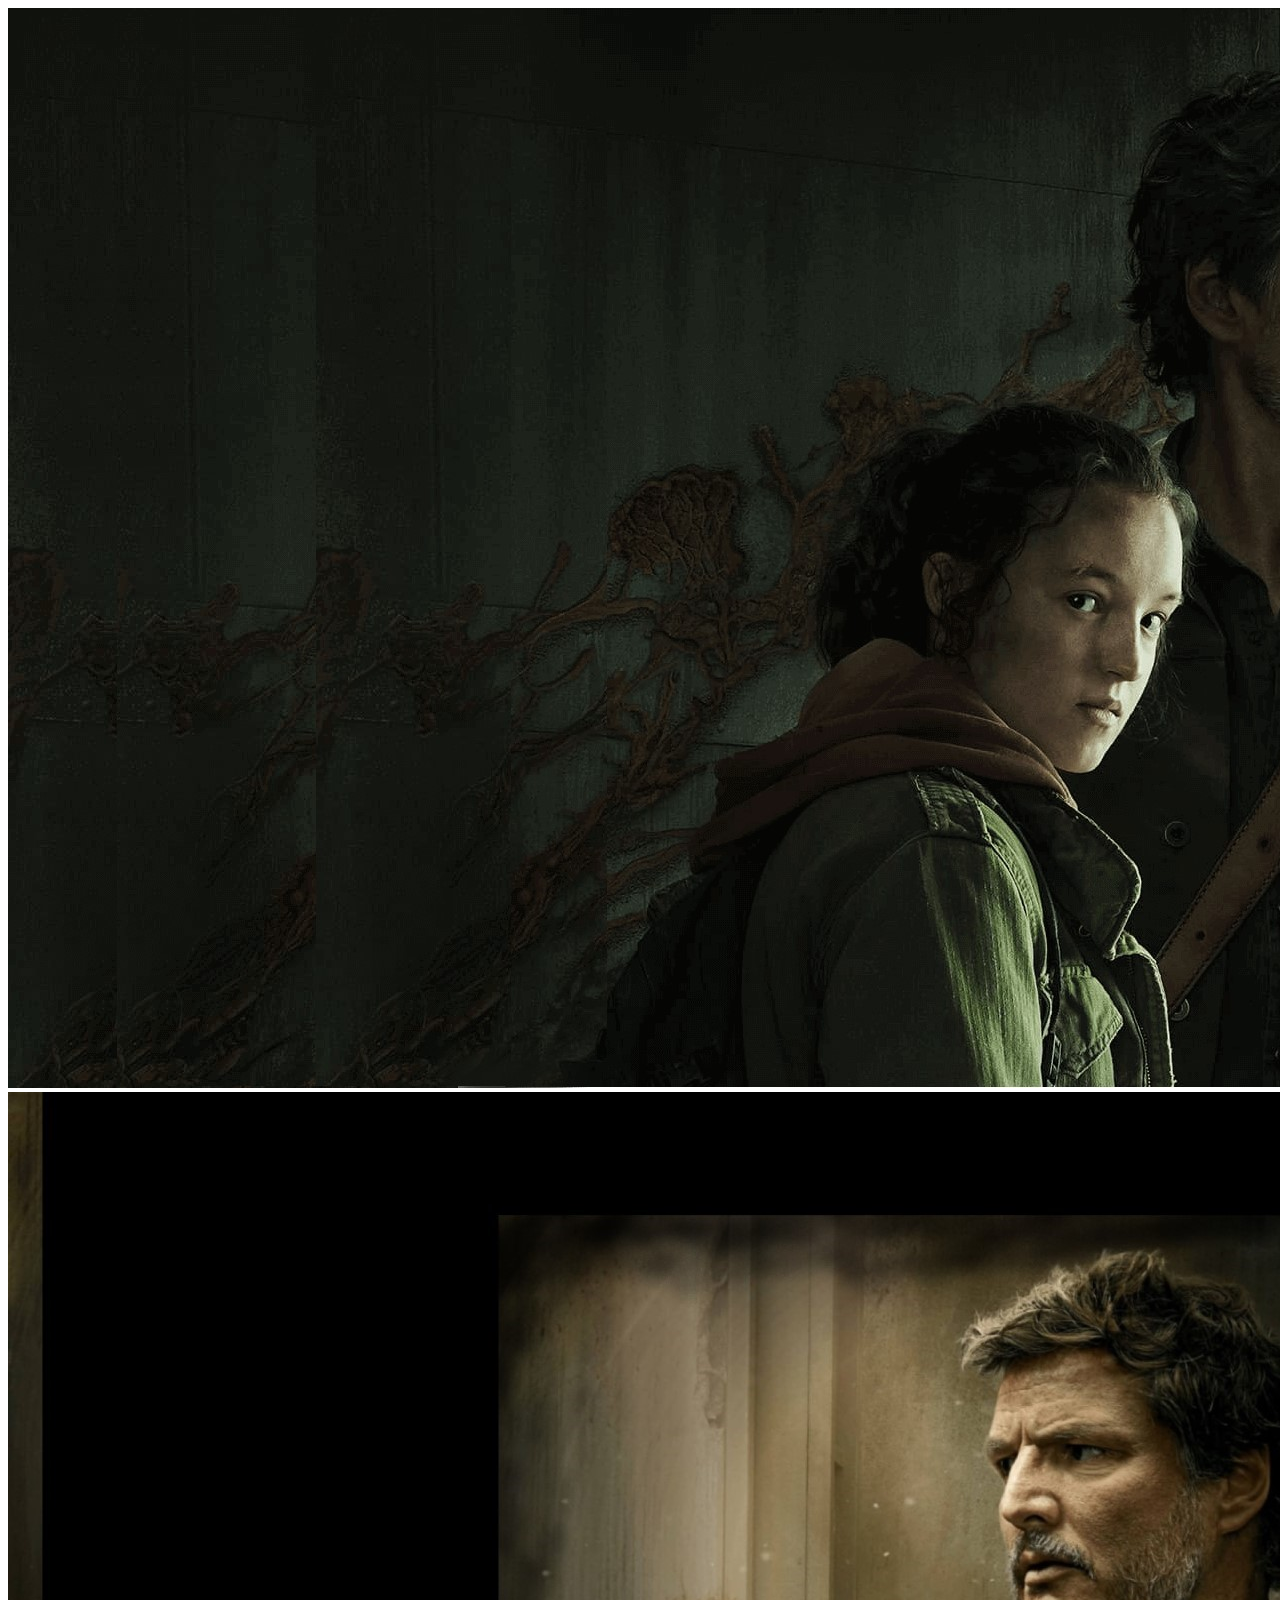
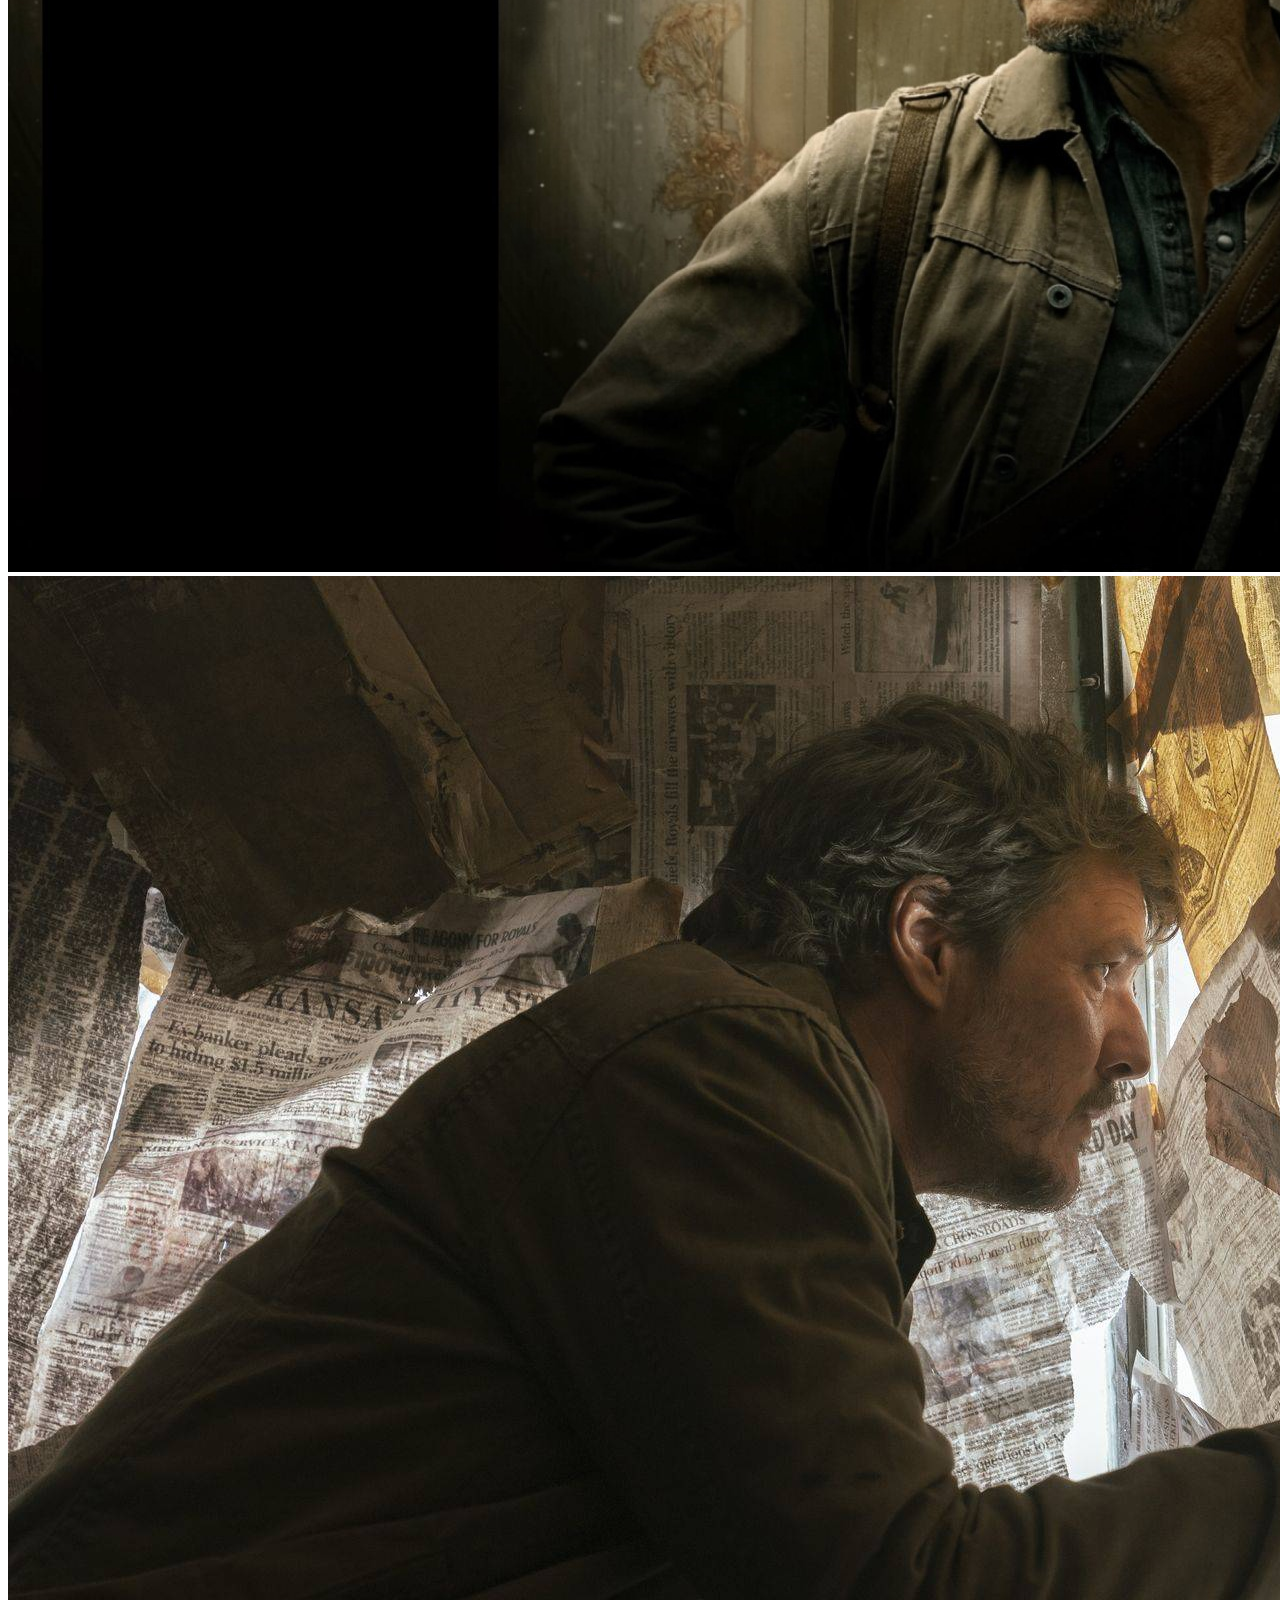
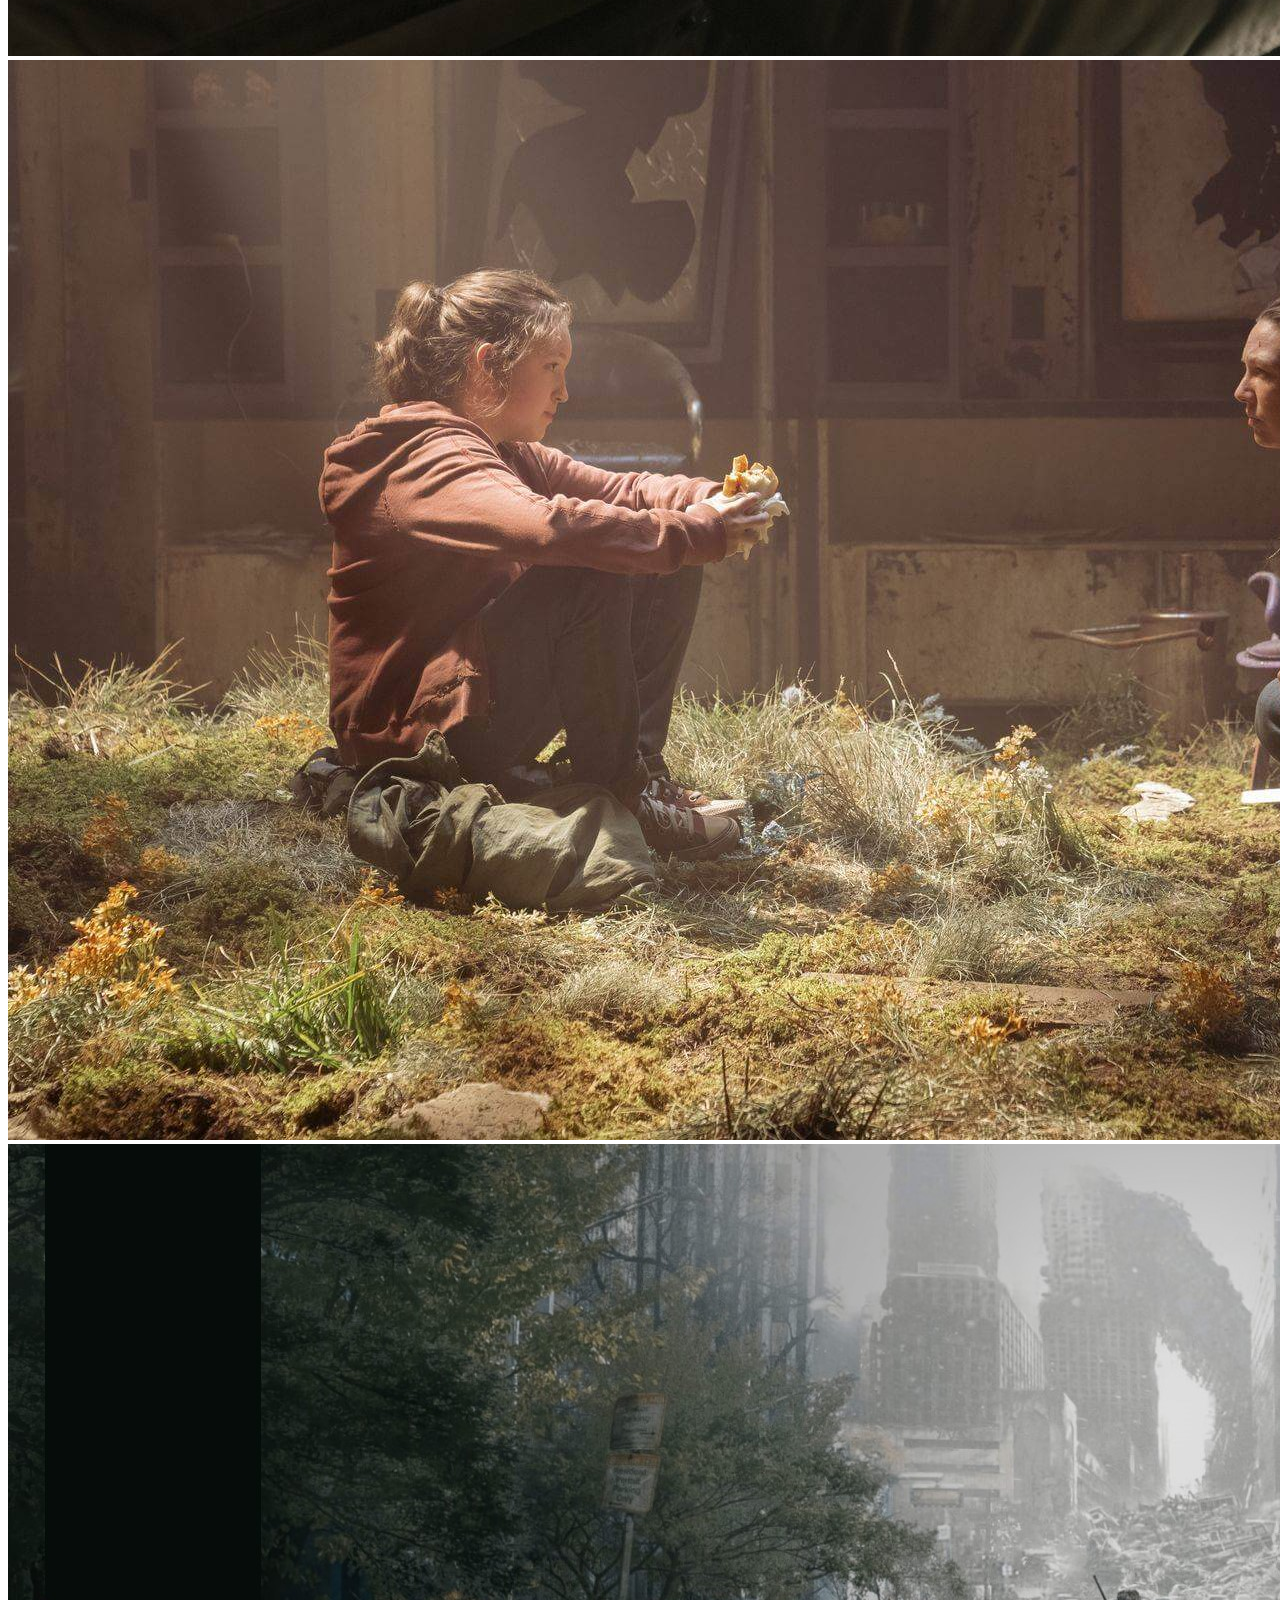
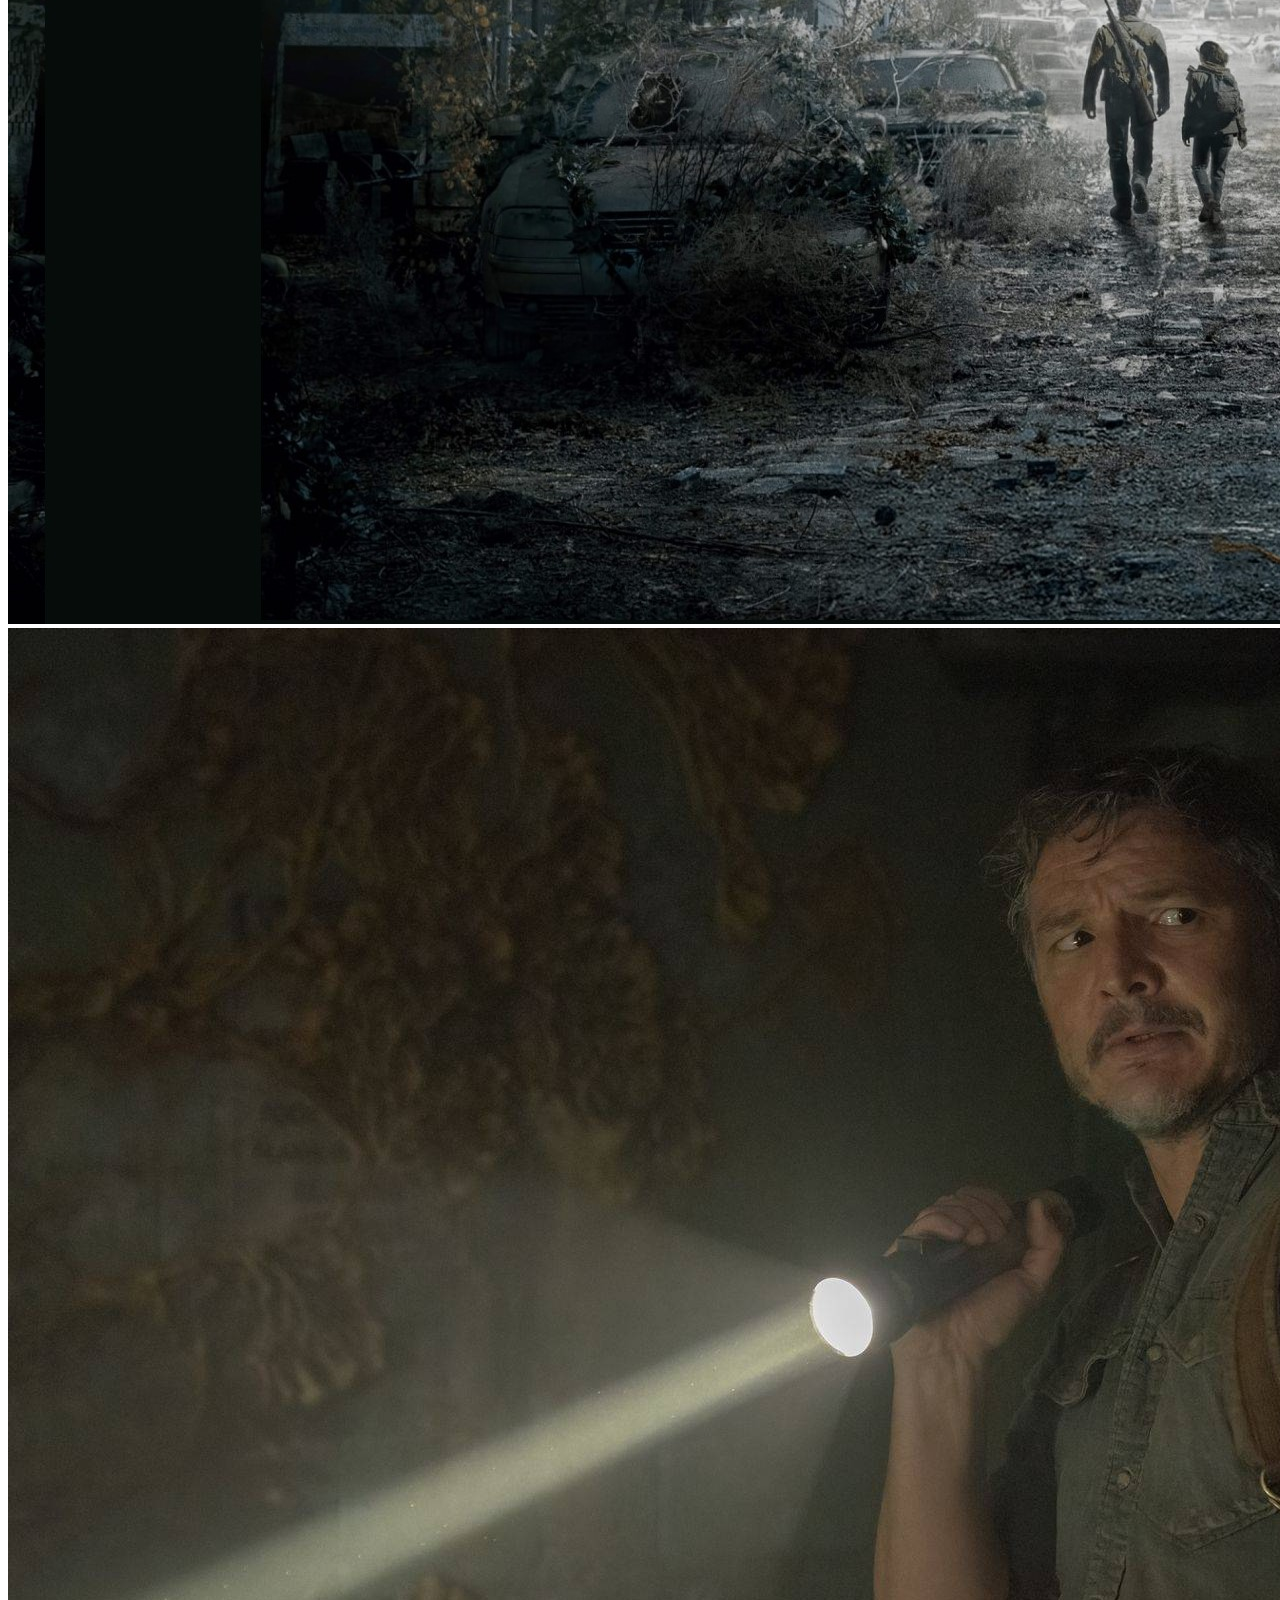
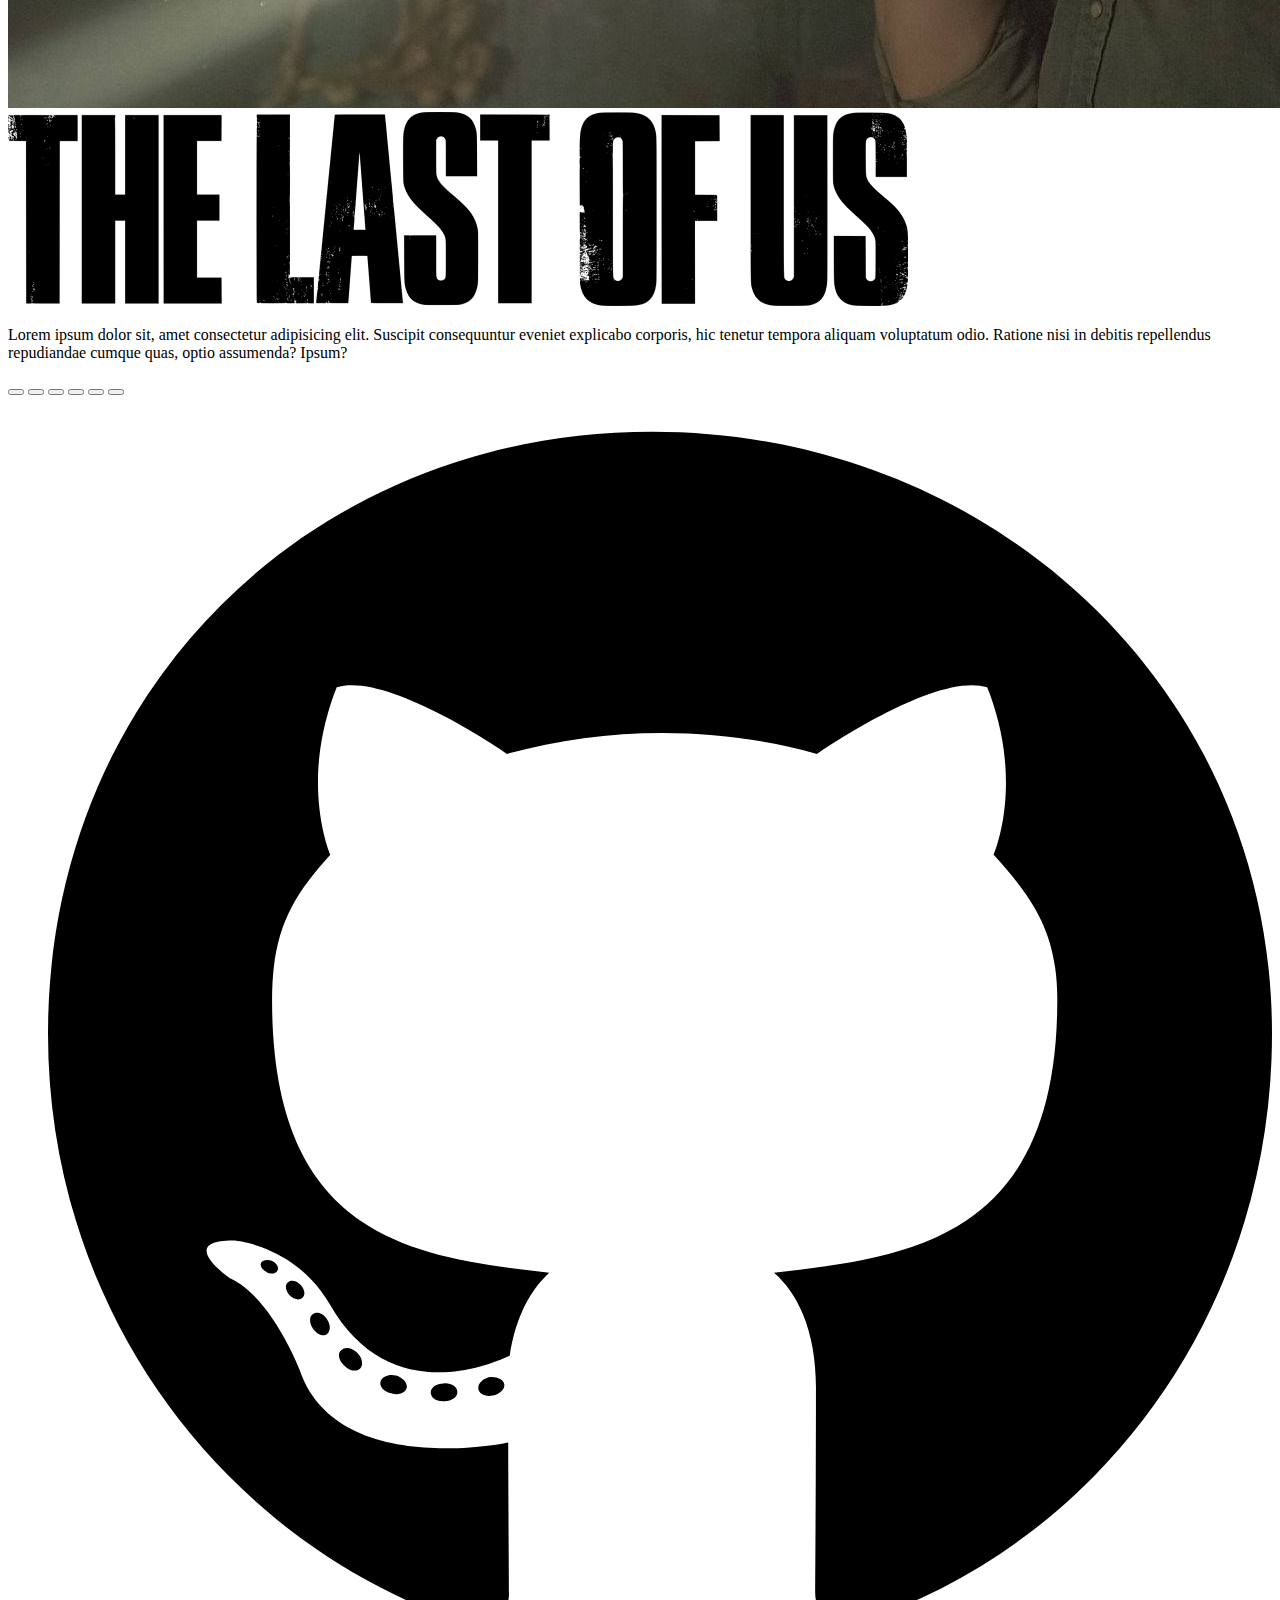
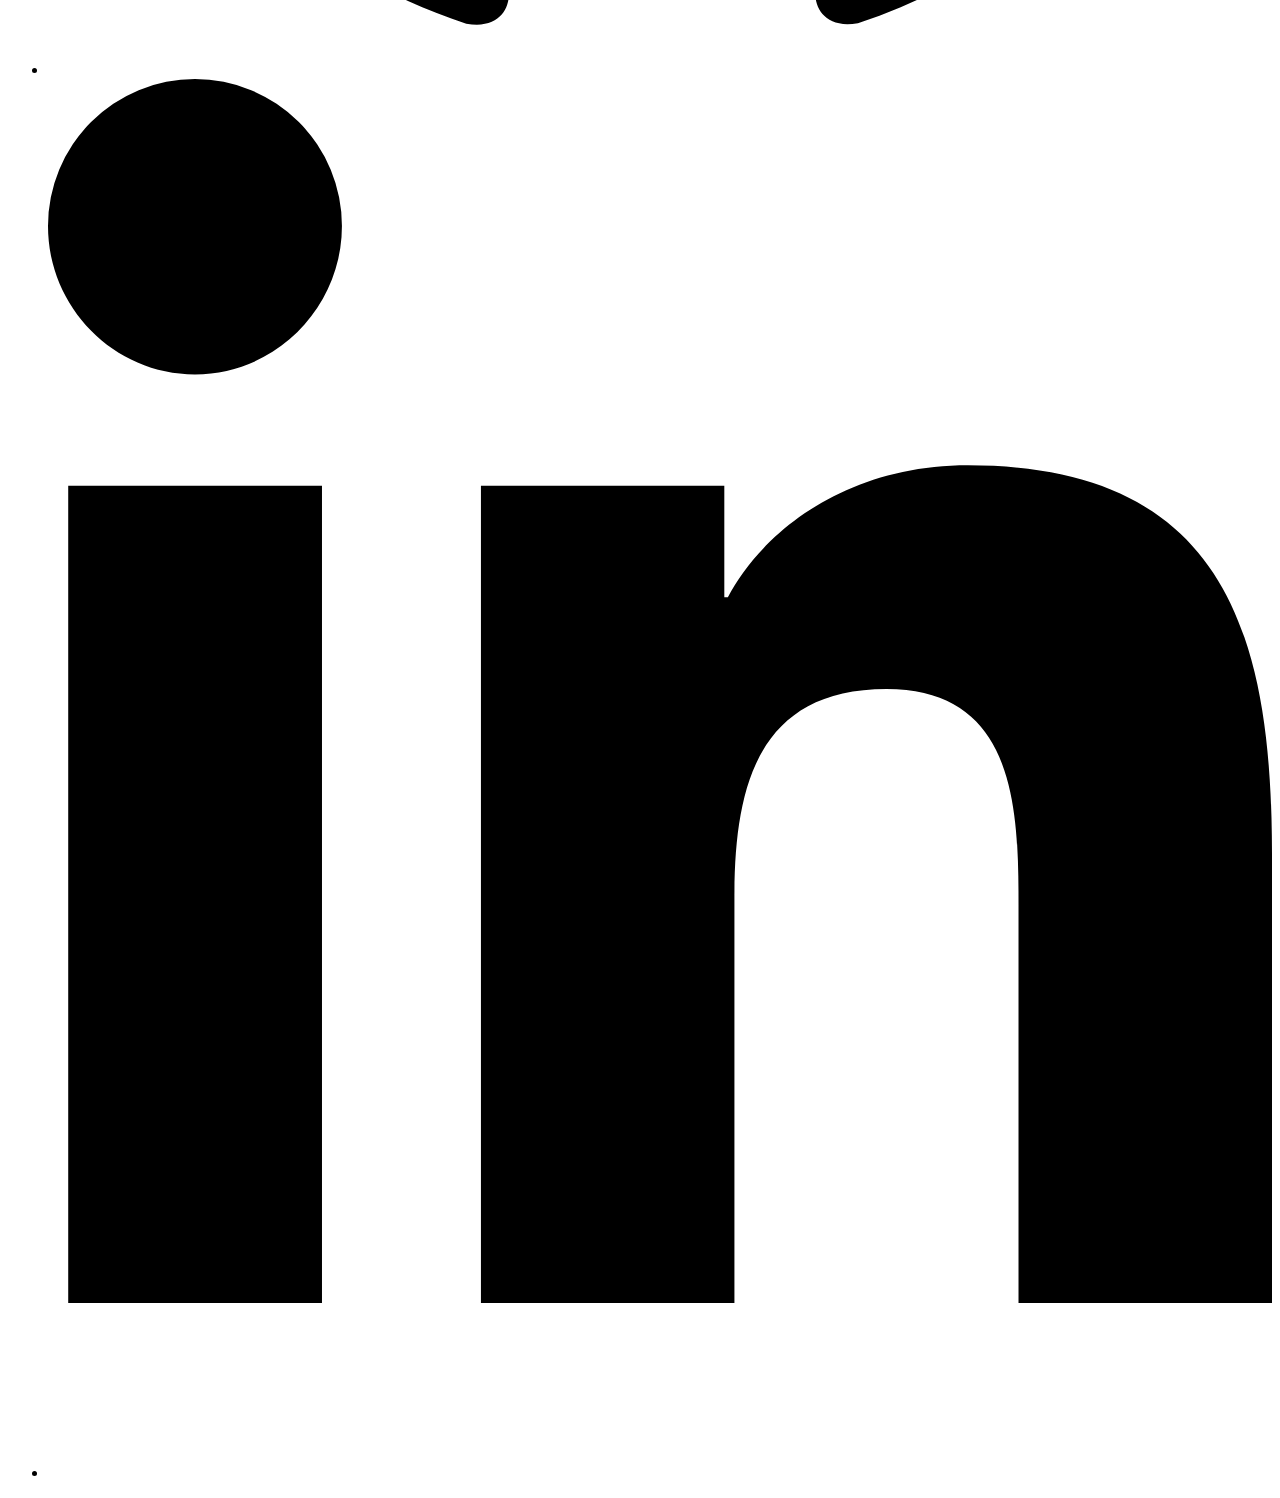
==== The Last Of Us/index.html @ 86d7c560 "primeiro commit" ====
<!DOCTYPE html>
<html lang="pt-BR">
<head>
    <meta charset="UTF-8">
    <meta http-equiv="X-UA-Compatible" content="IE=edge">
    <meta name="viewport" content="width=device-width, initial-scale=1.0">
    <title>The Last Of Us</title>

    <link rel="stylesheet" href="src/css/estilo.css">
</head>
<body>
    <main>
        <div class="carrossel">
            <img class="imagem" src="src/img/tlou-1.jpg" alt="Joel junto com a Ellie">
            <img class="imagem" src="src/img/tlou-2.jpg" alt="Personagens do The Last Of Us">
            <img class="imagem" src="src/img/tlou-3.jpg" alt="Joel espiando pelo vidro cheio de jornal tampando">
            <img class="imagem" src="src/img/tlou-4.jpg" alt="Tess e Ellie, que esta com um sanduiche na mão, agachadas">
            <img class="imagem" src="src/img/tlou-5.jpg" alt="Joel e Ellie de costas no meio de uma rua cheia de carros">
            <img class="imagem" src="src/img/tlou-6.jpg" alt="Joel segurando lanterna com a mão direita">
        </div>

    
        <div class="conteudo">
            <div class="informacoes">
                <img src="src/img/logo.png" alt="titulo - the last of us">
                <p>Lorem ipsum dolor sit, amet consectetur adipisicing elit. Suscipit consequuntur eveniet explicabo corporis, hic tenetur tempora aliquam voluptatum odio. Ratione nisi in debitis repellendus repudiandae cumque quas, optio assumenda? Ipsum?</p>
            </div>
    
            <div class="botoes">
                <button class="botao-carrossel"></button>
                <button class="botao-carrossel"></button>
                <button class="botao-carrossel"></button>
                <button class="botao-carrossel"></button>
                <button class="botao-carrossel"></button>
                <button class="botao-carrossel"></button>
            </div>
        </div>

        <aside>
            <ul>
                <li>
                    <a href="#" target="_blank">
                        <img src="src/img/github.svg" alt="icone GitHub">
                    </a>
                </li>

                <li>
                    <a href="#" target="_blank">
                        <img src="src/img/linkedin-in.svg" alt="icone Linkedin">
                    </a>
                </li>
            </ul>
        </aside>

    </main>

    <script src="src/js/index.js"></script>
</body>
</html>
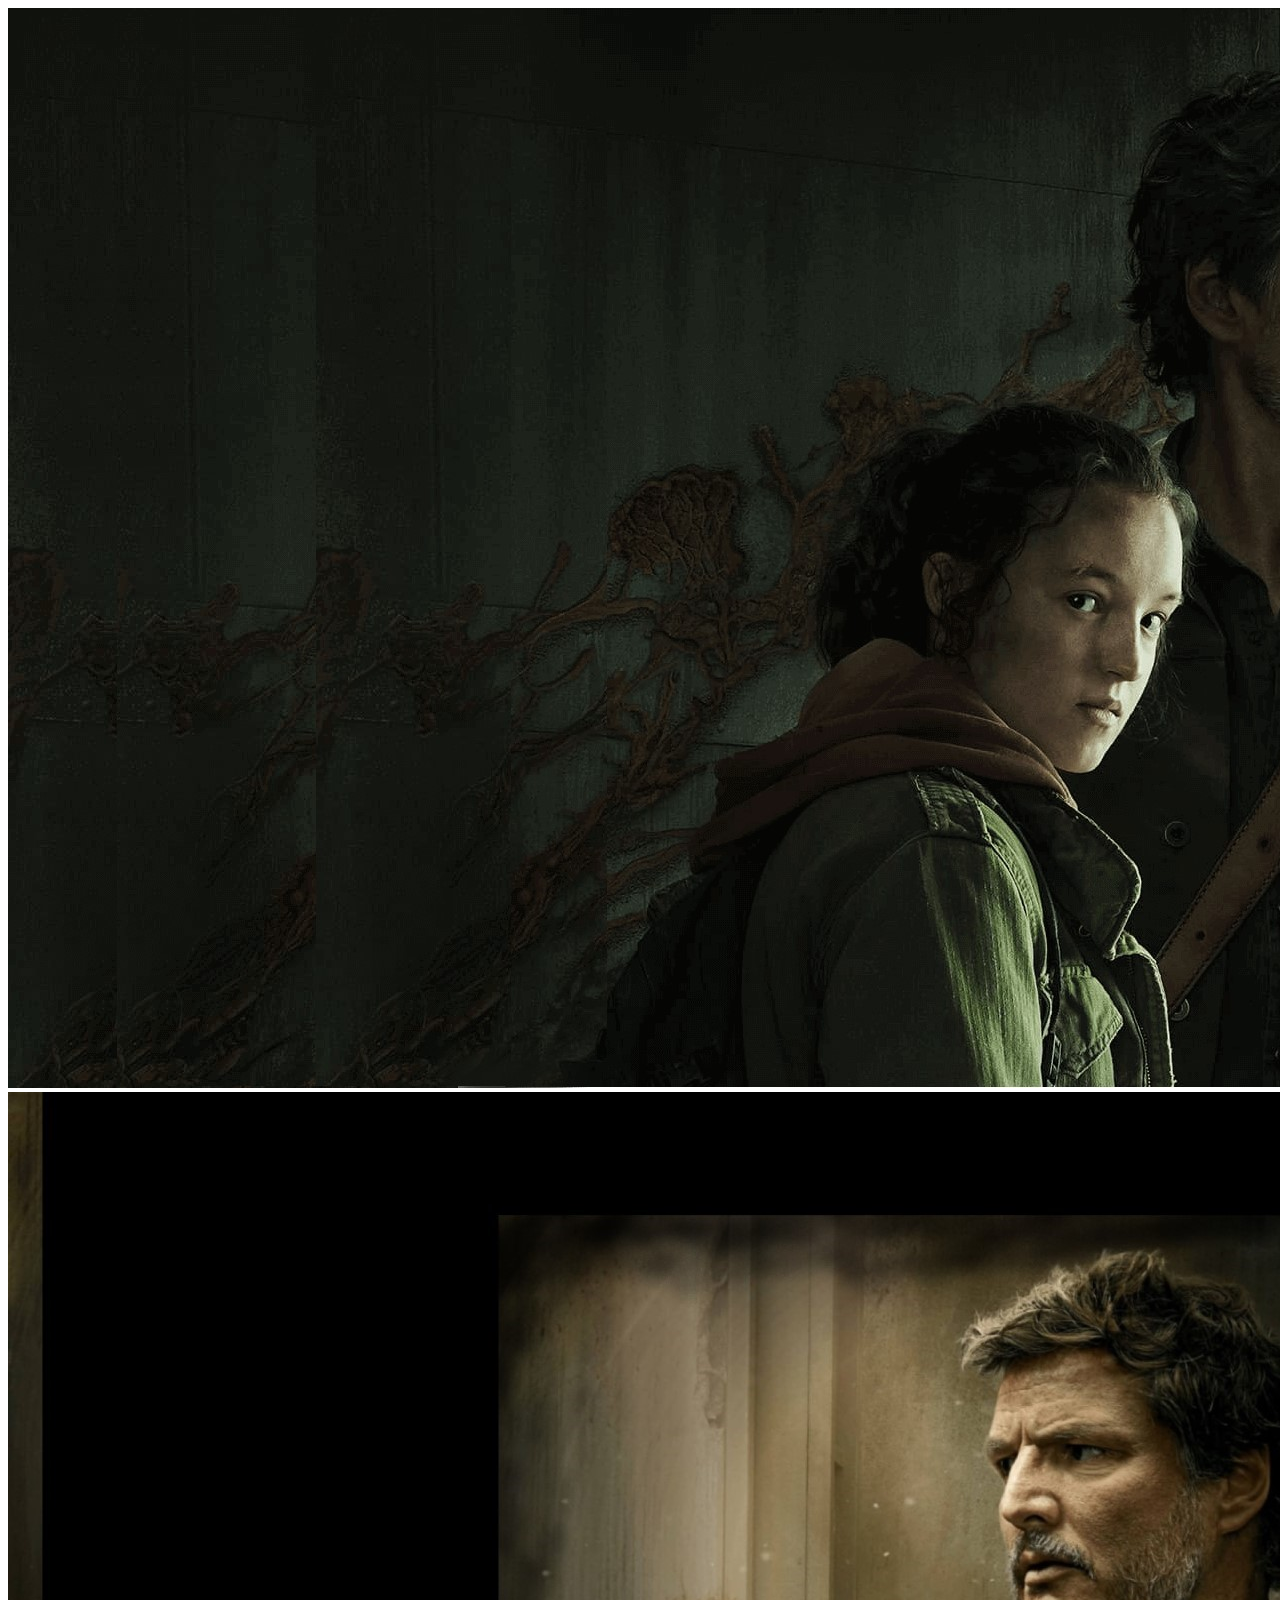
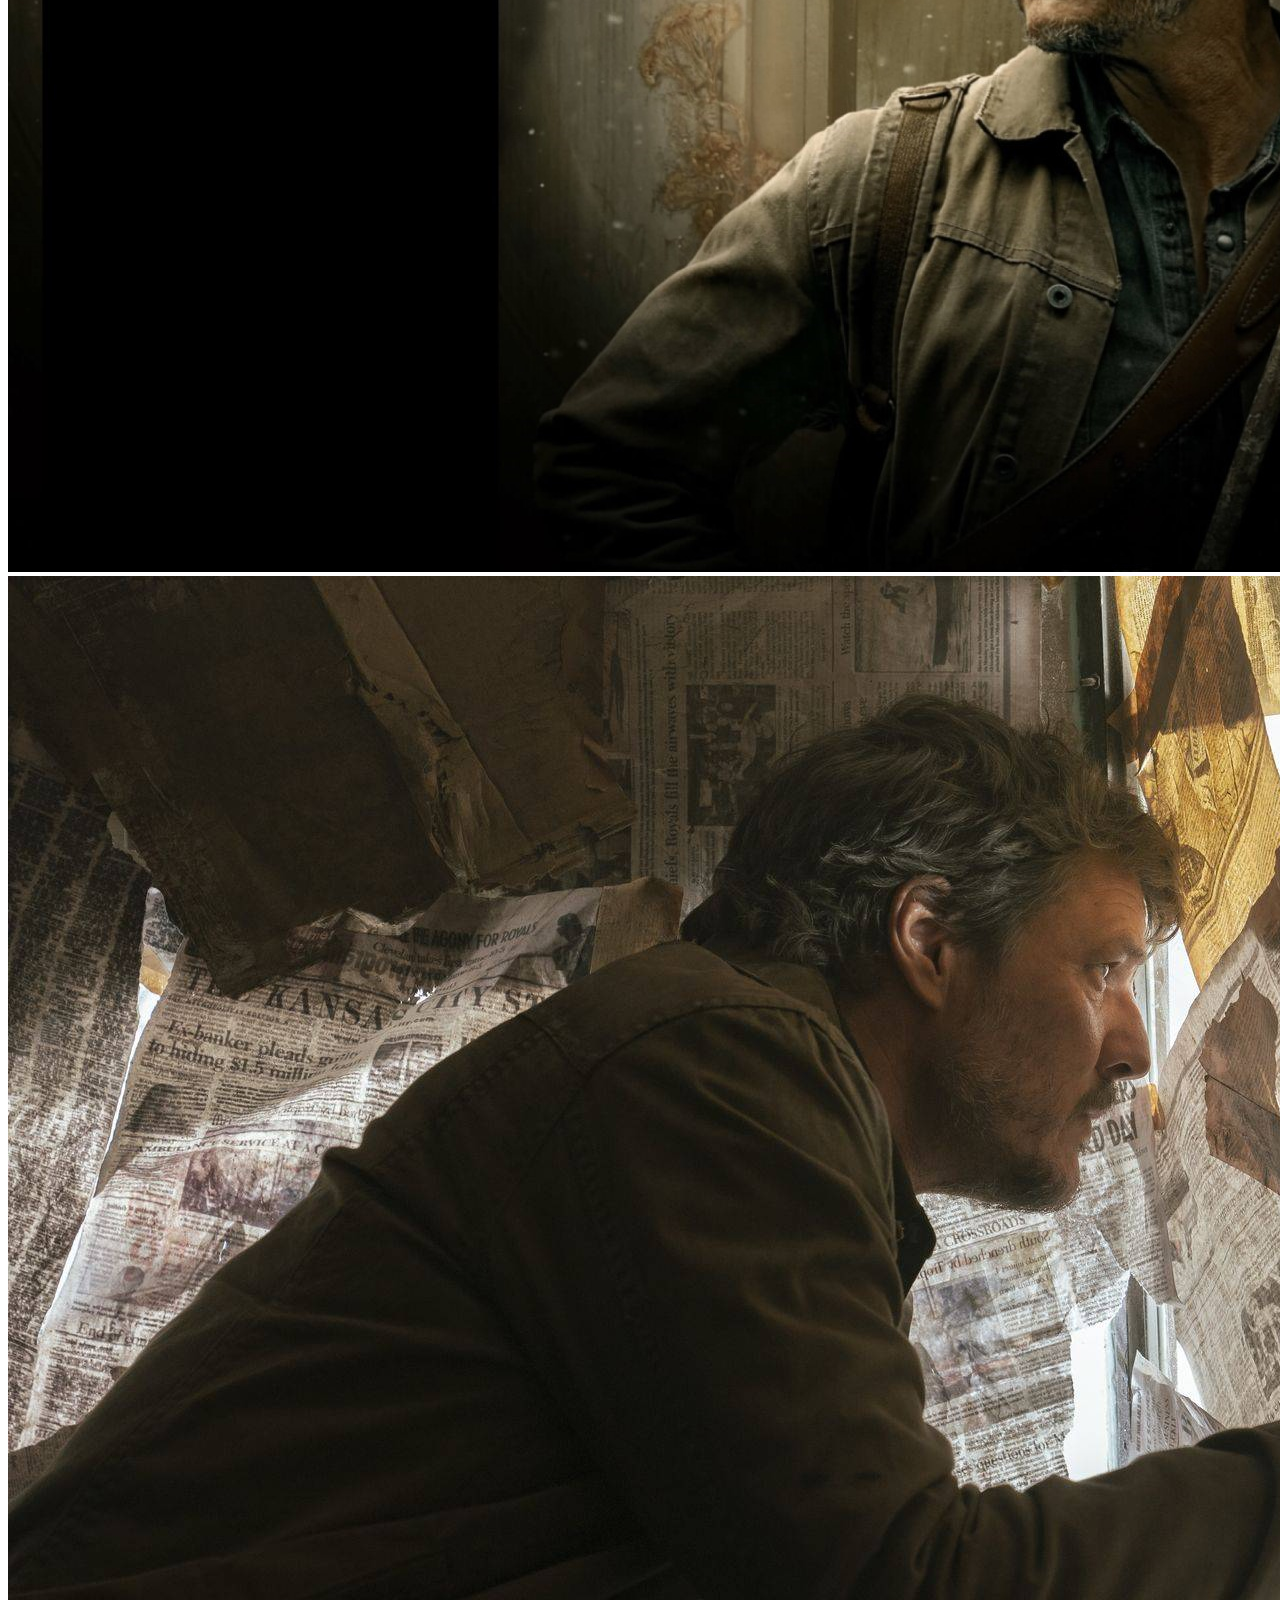
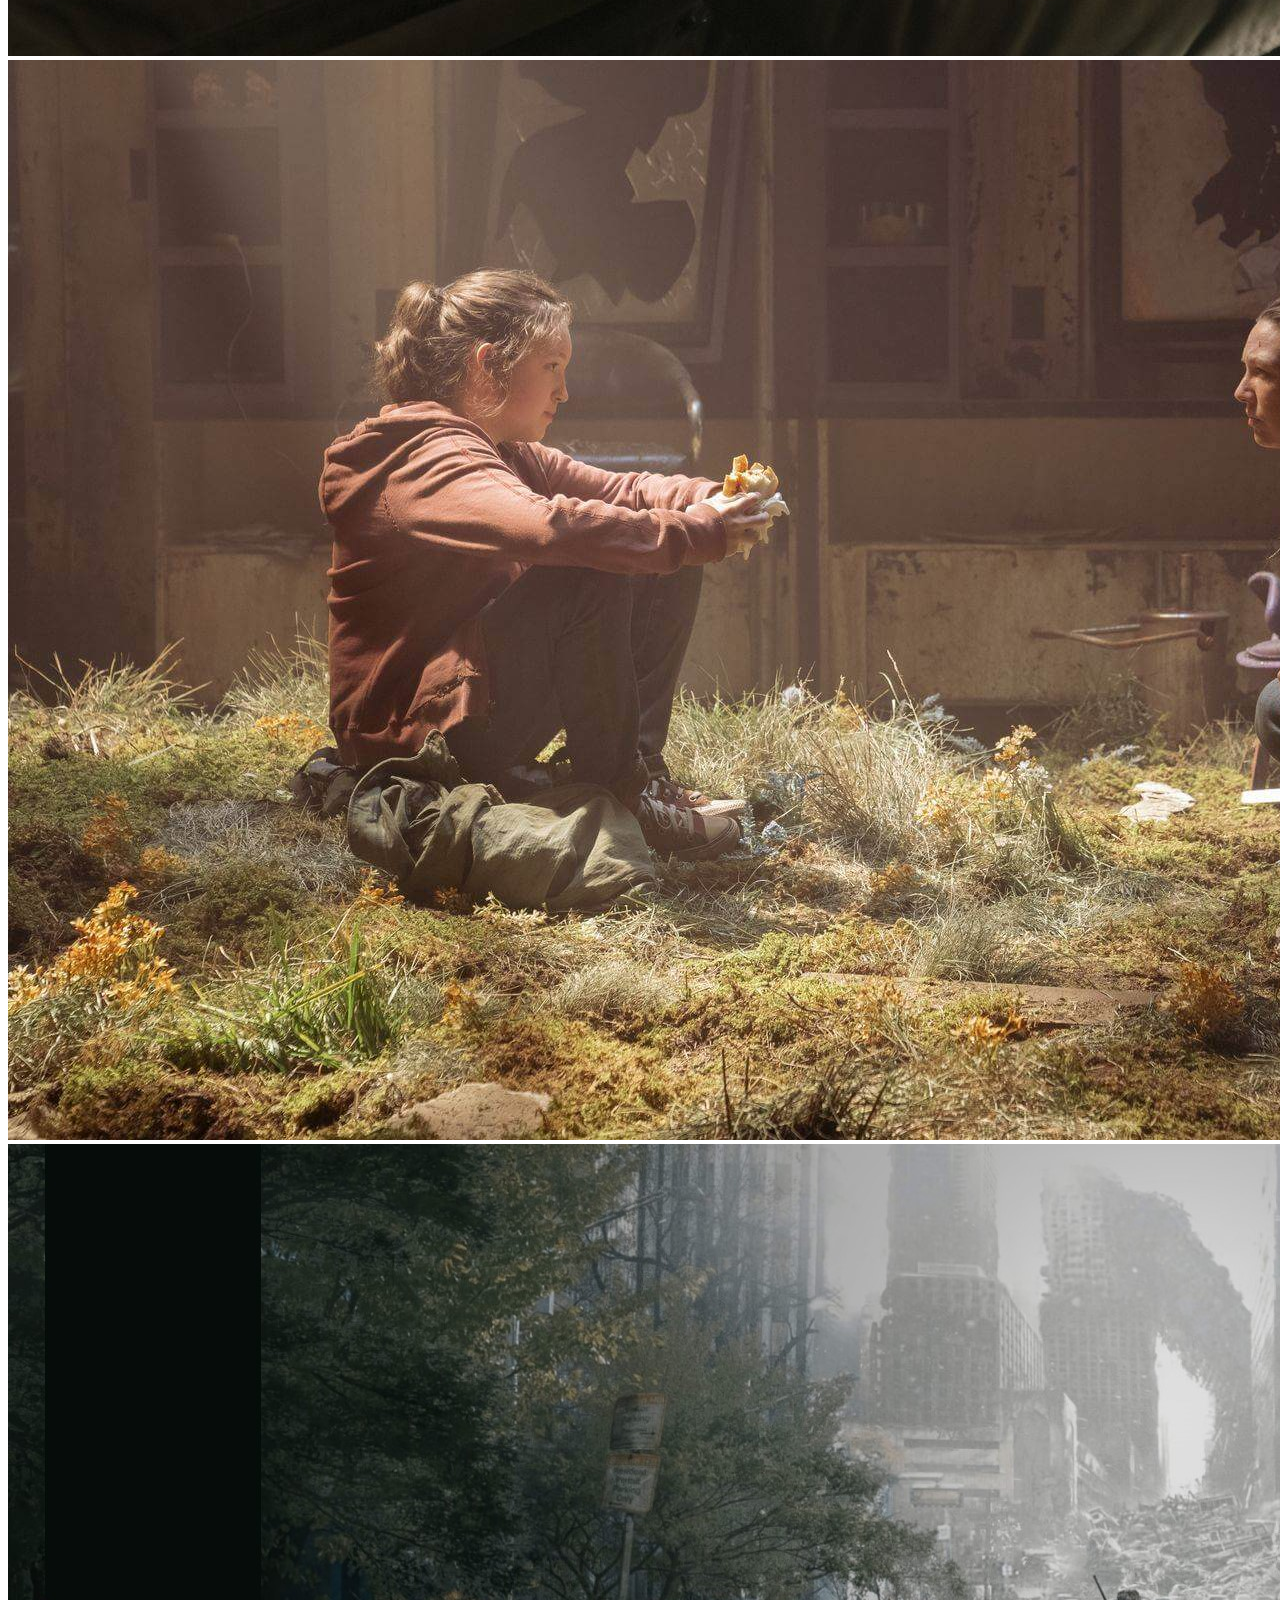
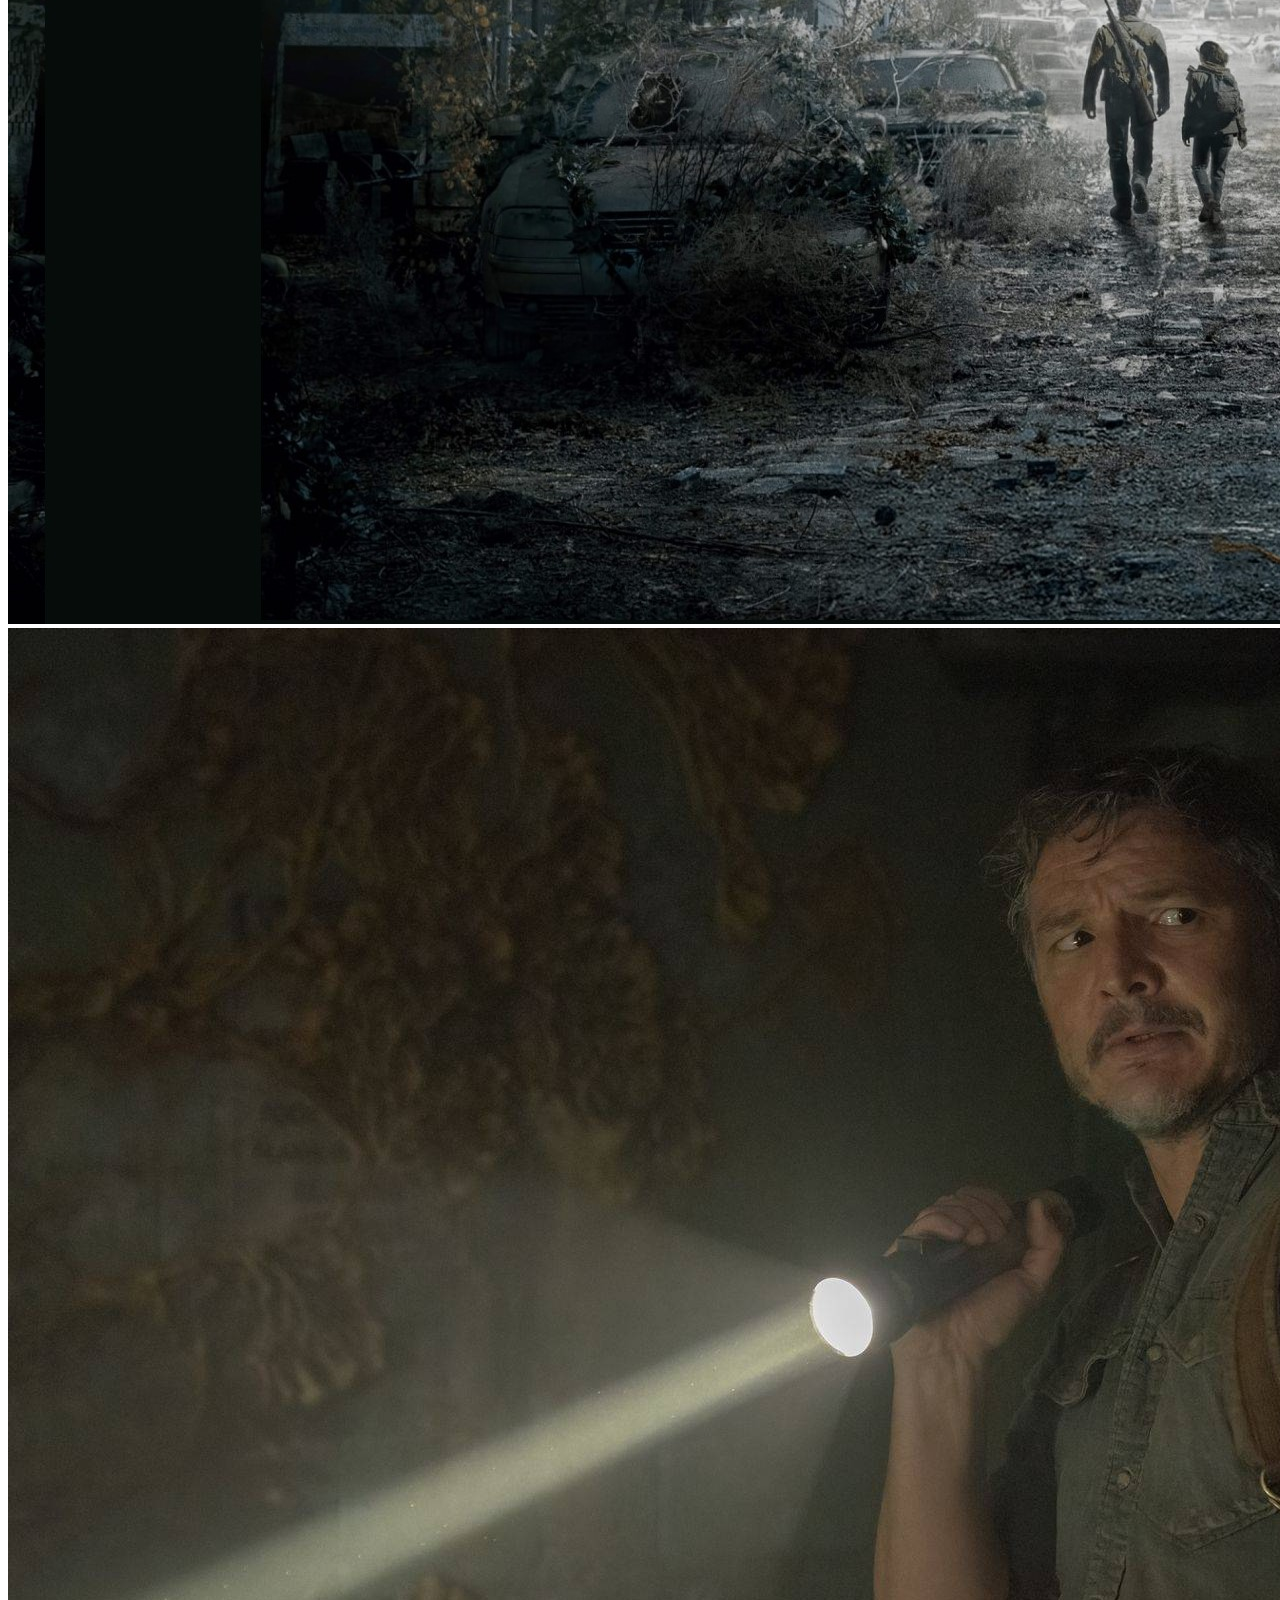
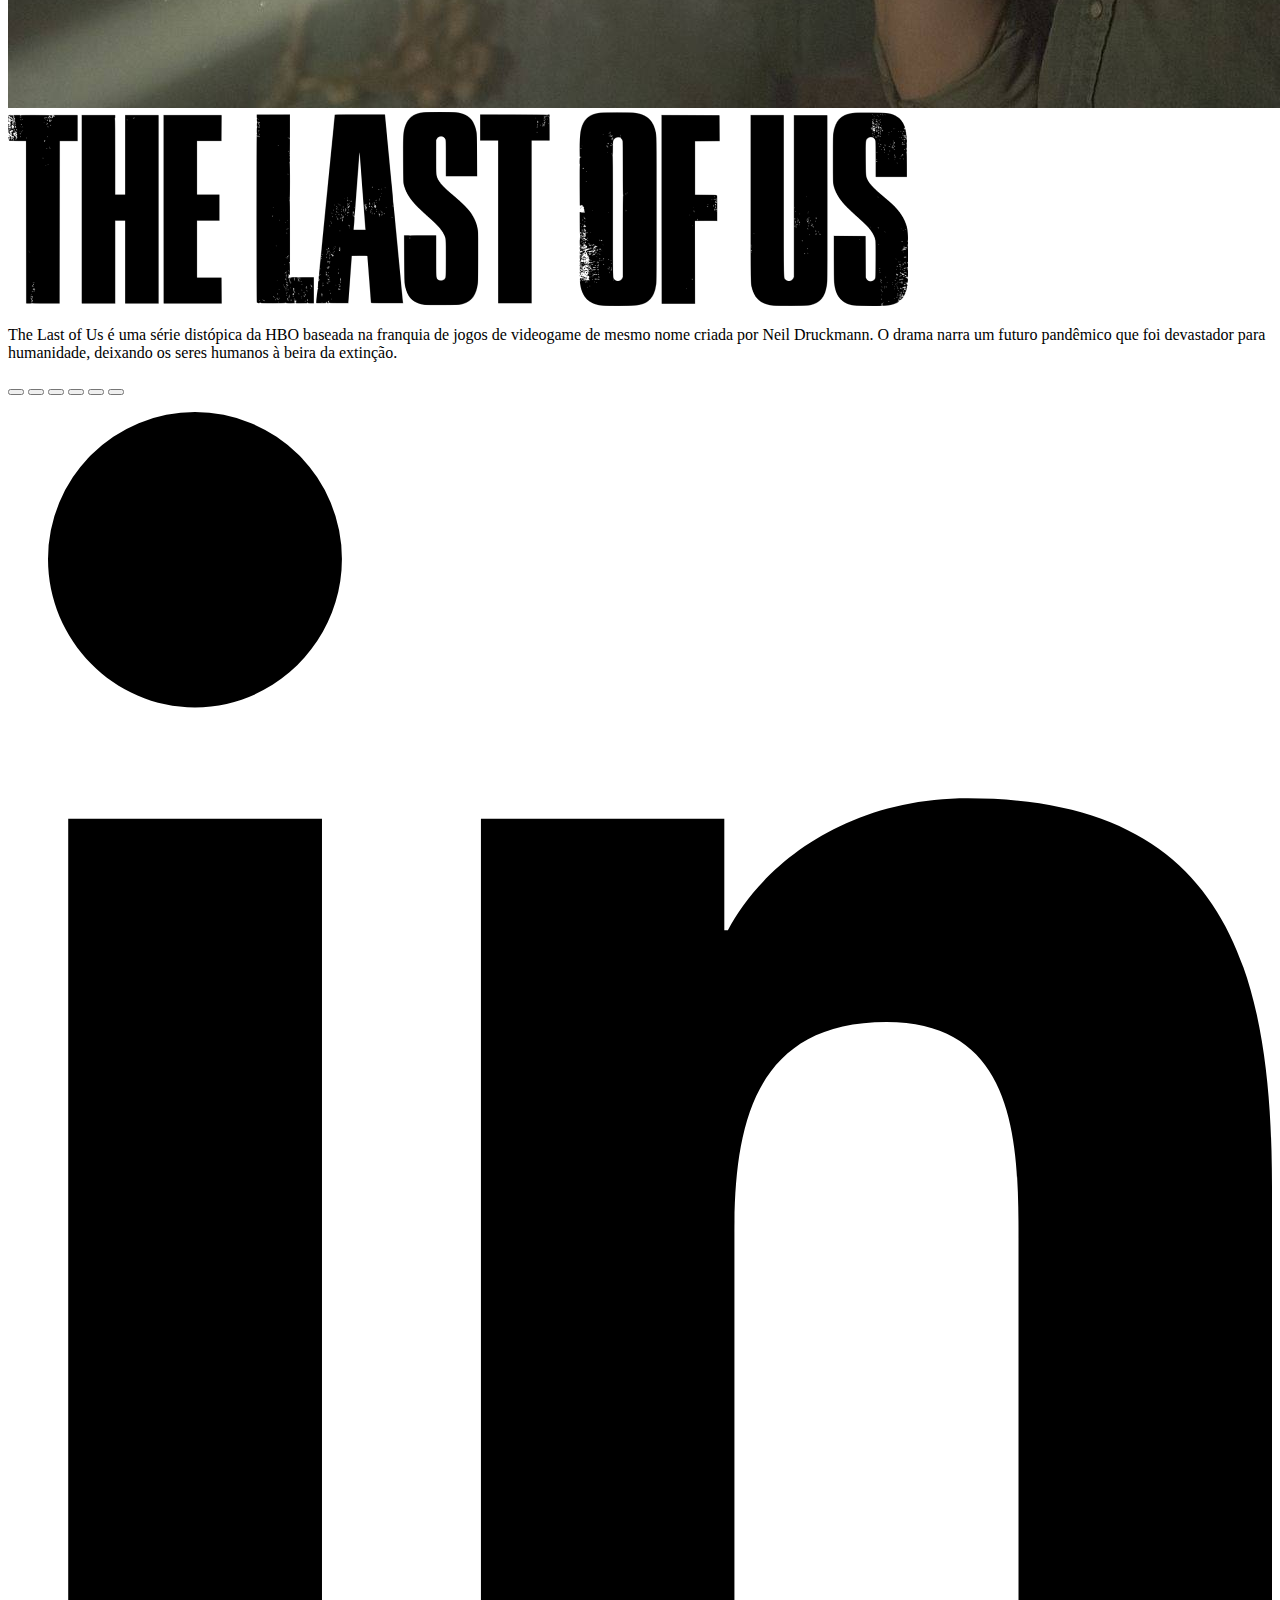
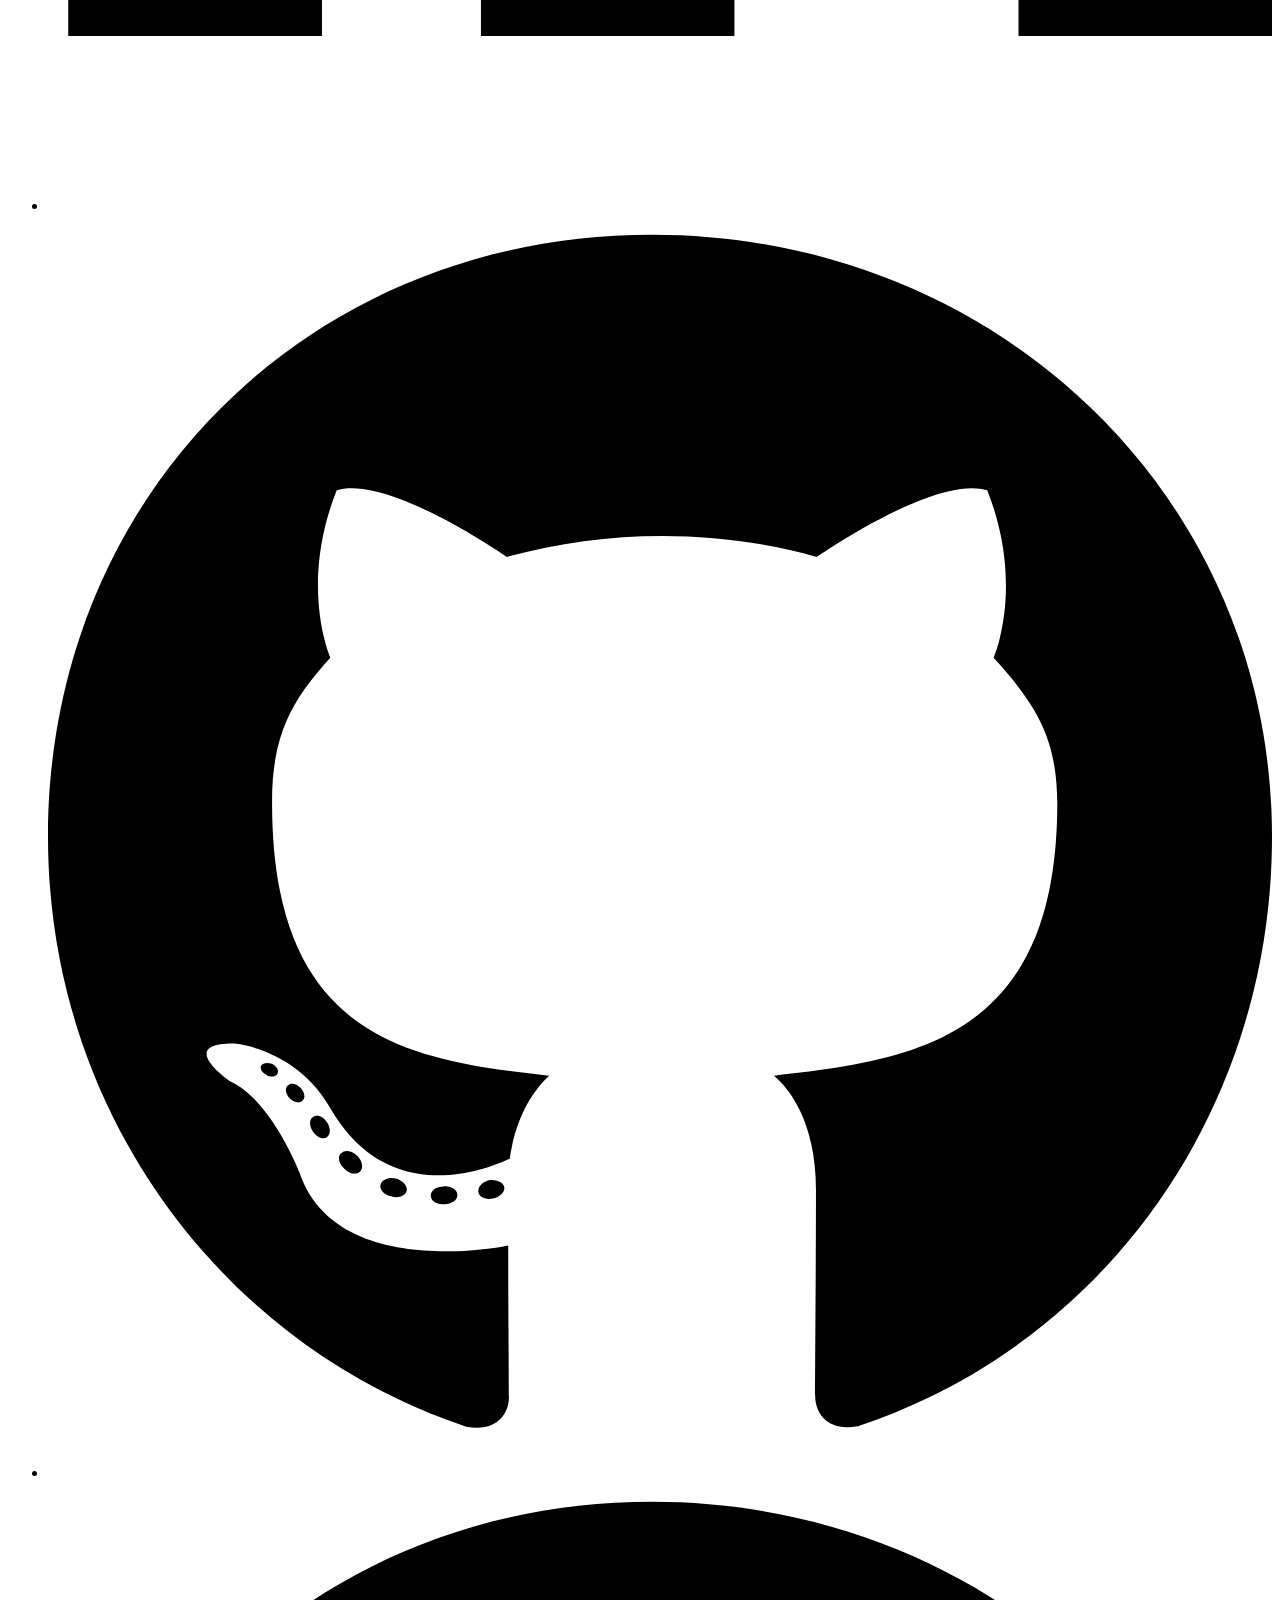
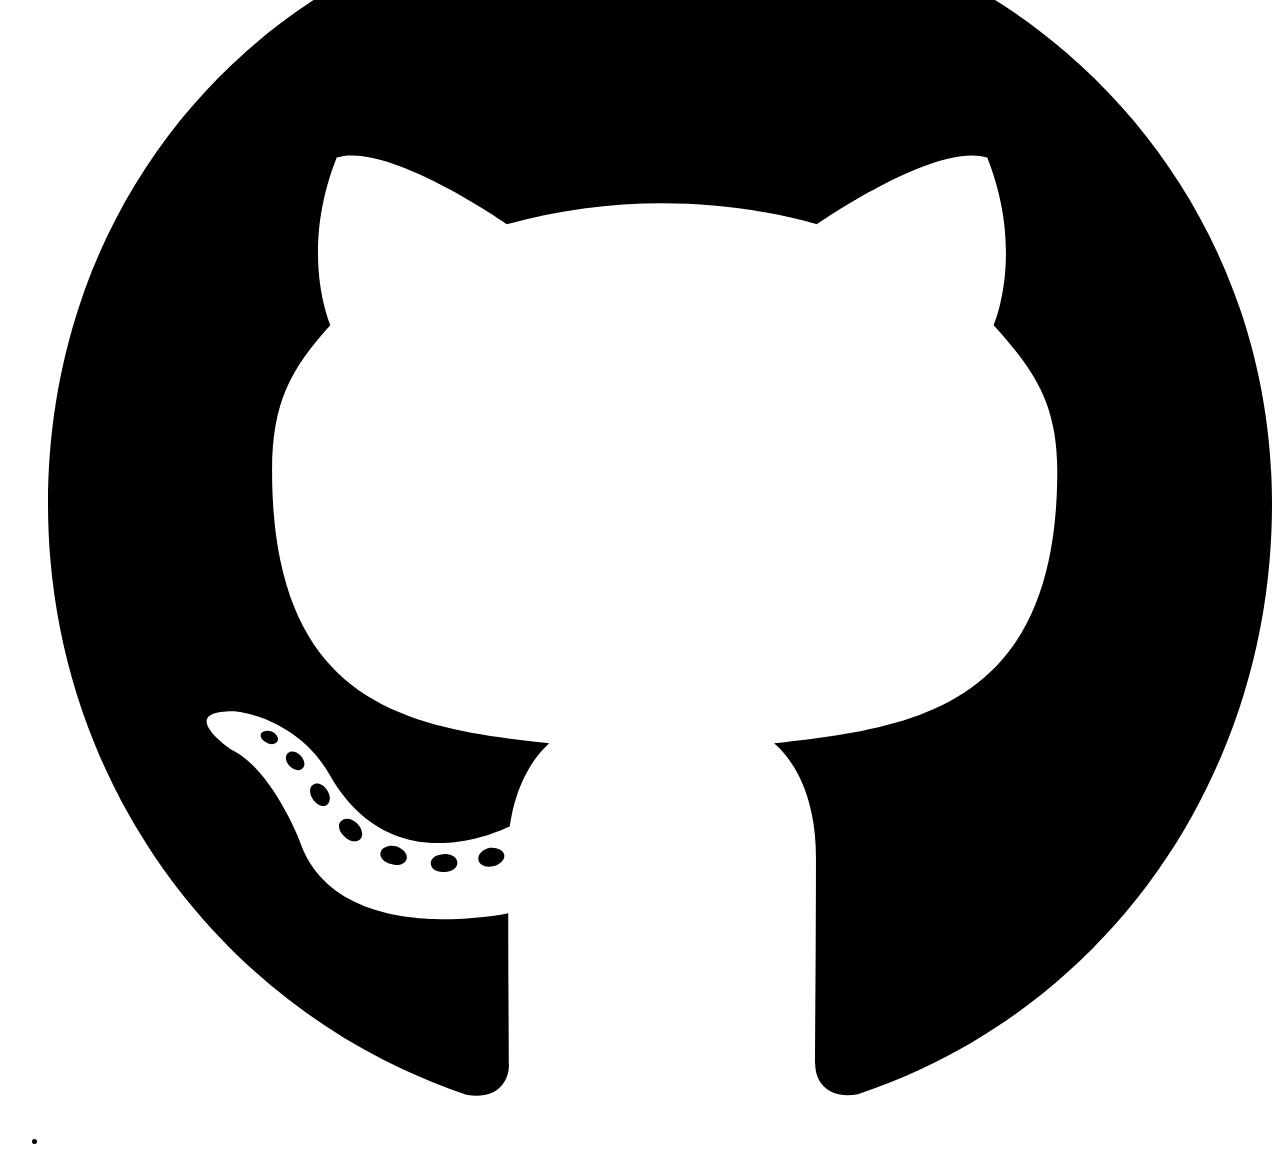
==== commit 0b9161a9: "add carrosel" ====
--- a/The Last Of Us/index.html
+++ b/The Last Of Us/index.html
@@ -4,56 +4,78 @@
     <meta charset="UTF-8">
     <meta http-equiv="X-UA-Compatible" content="IE=edge">
     <meta name="viewport" content="width=device-width, initial-scale=1.0">
-    <title>The Last Of Us</title>
+    <title>The Last Of Us - Página</title>
 
+    <link rel="preconnect" href="https://fonts.googleapis.com">
+    <link rel="preconnect" href="https://fonts.gstatic.com" crossorigin>
+    <link href="https://fonts.googleapis.com/css2?family=Sono:wght@400&display=swap" rel="stylesheet">
+
+    <link rel="stylesheet" href="src/css/reset.css">
     <link rel="stylesheet" href="src/css/estilo.css">
+    <link rel="stylesheet" href="src/css/responsivo.css">
 </head>
 <body>
     <main>
+
         <div class="carrossel">
-            <img class="imagem" src="src/img/tlou-1.jpg" alt="Joel junto com a Ellie">
-            <img class="imagem" src="src/img/tlou-2.jpg" alt="Personagens do The Last Of Us">
-            <img class="imagem" src="src/img/tlou-3.jpg" alt="Joel espiando pelo vidro cheio de jornal tampando">
-            <img class="imagem" src="src/img/tlou-4.jpg" alt="Tess e Ellie, que esta com um sanduiche na mão, agachadas">
-            <img class="imagem" src="src/img/tlou-5.jpg" alt="Joel e Ellie de costas no meio de uma rua cheia de carros">
-            <img class="imagem" src="src/img/tlou-6.jpg" alt="Joel segurando lanterna com a mão direita">
+            <img class="imagemC ativa" src="./src/img/tlou-1.jpg" alt="">
+            <img class="imagemC" src="./src/img/tlou-2.jpg" alt="">
+            <img class="imagemC" src="./src/img/tlou-3.jpg" alt="">
+            <img class="imagemC" src="./src/img/tlou-4.jpg" alt="">
+            <img class="imagemC" src="./src/img/tlou-5.jpg" alt="">
+            <img class="imagemC" src="./src/img/tlou-6.jpg" alt="">
         </div>
 
-    
-        <div class="conteudo">
-            <div class="informacoes">
-                <img src="src/img/logo.png" alt="titulo - the last of us">
-                <p>Lorem ipsum dolor sit, amet consectetur adipisicing elit. Suscipit consequuntur eveniet explicabo corporis, hic tenetur tempora aliquam voluptatum odio. Ratione nisi in debitis repellendus repudiandae cumque quas, optio assumenda? Ipsum?</p>
+        <div class="informacoes">
+            <div class="conteudo">
+                <div class="cega"></div>
+                <img class="logo" src="./src/img/logo.png" alt="">
+                <p class="descricao">
+                    The Last of Us é uma série distópica da HBO baseada na franquia de jogos de videogame de mesmo nome criada por Neil Druckmann. O drama narra um futuro pandêmico que foi devastador para humanidade, deixando os seres humanos à beira da extinção.
+                </p>
+
+                <div class="cega"></div>
+                <div class="cega"></div>
+                <div></div>
+
+
+                <div class="btn-carrossel">
+                    <button class="btn selecionado"></button>
+                    <button class="btn"></button>
+                    <button class="btn"></button>
+                    <button class="btn"></button>
+                    <button class="btn"></button>
+                    <button class="btn"></button>
+                </div>
             </div>
-    
-            <div class="botoes">
-                <button class="botao-carrossel"></button>
-                <button class="botao-carrossel"></button>
-                <button class="botao-carrossel"></button>
-                <button class="botao-carrossel"></button>
-                <button class="botao-carrossel"></button>
-                <button class="botao-carrossel"></button>
-            </div>
+
+            <aside class="menu-lateral">
+                 <ul>
+
+                    <li>
+                        <a href="#" target="_blank">
+                            <img class="icone" src="src/img/linkedin-in.svg" alt="">
+                        </a>
+                    </li>
+
+                    <li>
+                        <a href="#" target="_blank">
+                            <img class="icone" src="./src/img/github.svg" alt="">
+                        </a>
+                    </li>
+
+                    <li>
+                        <a href="#" target="_blank">
+                            <img class="icone galeria" src="./src/img/github.svg" alt="">
+                        </a>
+                    </li>
+
+                </ul>
+            </aside>
         </div>
-
-        <aside>
-            <ul>
-                <li>
-                    <a href="#" target="_blank">
-                        <img src="src/img/github.svg" alt="icone GitHub">
-                    </a>
-                </li>
-
-                <li>
-                    <a href="#" target="_blank">
-                        <img src="src/img/linkedin-in.svg" alt="icone Linkedin">
-                    </a>
-                </li>
-            </ul>
-        </aside>
 
     </main>
 
-    <script src="src/js/index.js"></script>
+<script src="./src/js/index.js"></script>
 </body>
 </html>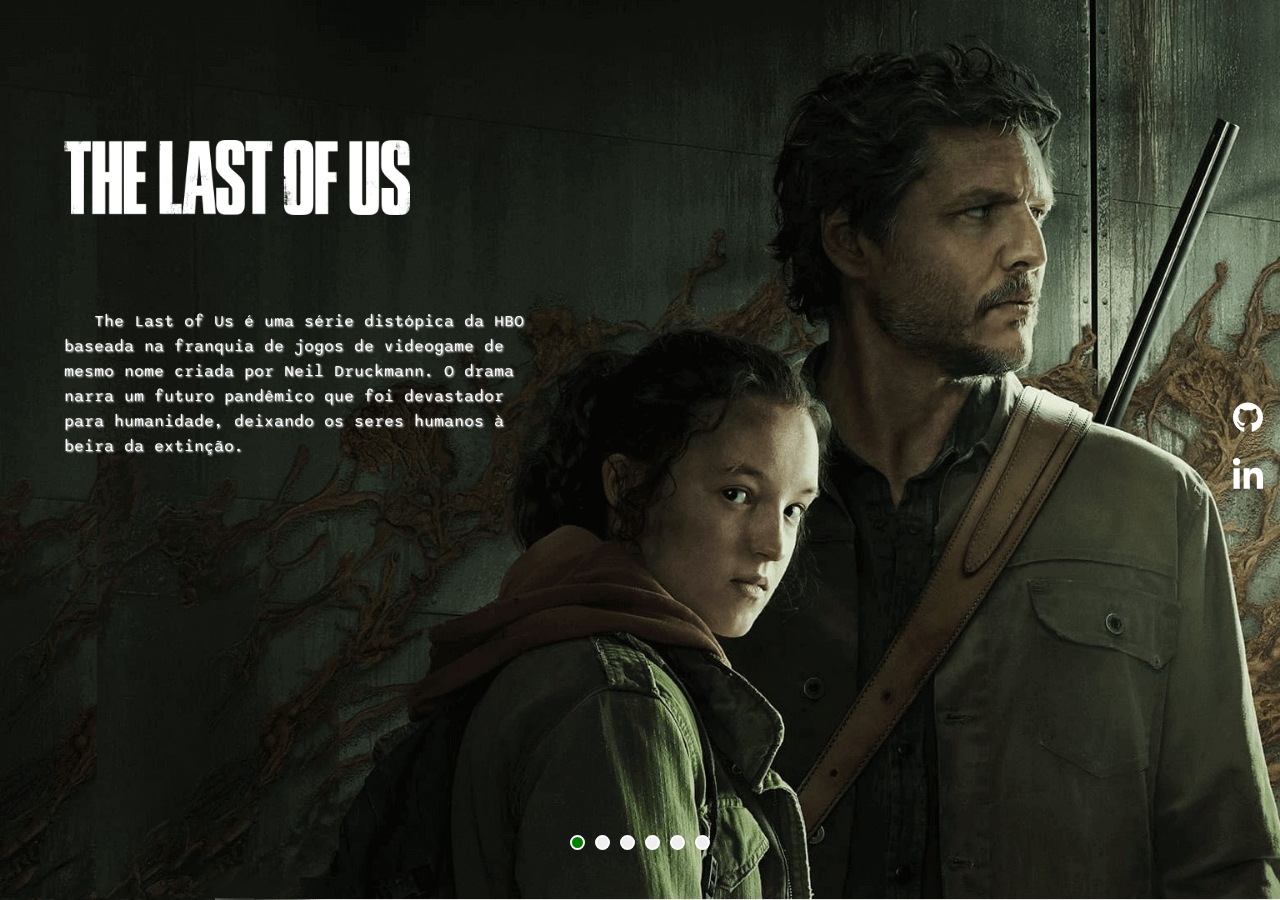
==== commit 4f2f7d58: "link icones atualizados" ====
--- a/The Last Of Us/index.html
+++ b/The Last Of Us/index.html
@@ -53,20 +53,14 @@
                  <ul>
 
                     <li>
-                        <a href="#" target="_blank">
+                        <a href="https://www.linkedin.com/in/israel-souza-lima/" target="_blank">
                             <img class="icone" src="src/img/linkedin-in.svg" alt="">
                         </a>
                     </li>
 
                     <li>
-                        <a href="#" target="_blank">
+                        <a href="https://github.com/israelsouza" target="_blank">
                             <img class="icone" src="./src/img/github.svg" alt="">
-                        </a>
-                    </li>
-
-                    <li>
-                        <a href="#" target="_blank">
-                            <img class="icone galeria" src="./src/img/github.svg" alt="">
                         </a>
                     </li>
 
--- a/The Last Of Us/src/css/estilo.css
+++ b/The Last Of Us/src/css/estilo.css
@@ -0,0 +1,107 @@
+*{
+    font-family: 'Sono', sans-serif;
+}
+
+/* -------------------------------- I N F O R M A Ç Õ E S */
+
+.cega{
+    display: block;
+}
+
+.informacoes{
+    max-width: 1280px;
+    height: 100vh;
+}
+
+.informacoes .conteudo{
+    margin: 0 auto;
+    height: 100%;
+    width: 90%;
+    display: flex;
+    flex-direction: column;
+    justify-content: space-around;
+}
+
+.informacoes .conteudo .logo{
+    width: 30%;
+    filter: invert(); 
+}
+.informacoes .conteudo .descricao{
+    width: 40%;
+    text-indent: 30px;
+    line-height: 25px;
+    color: white;
+    text-shadow: 1px 1px 2px white;
+}
+
+.informacoes .btn-carrossel{
+    text-align: center;
+}
+
+.informacoes .btn-carrossel .btn{
+    width: 15px;
+    height: 15px;
+    border-radius: 50%;
+    border: 2px solid white;
+    color: white;
+    cursor: pointer;
+    z-index: 1;
+}
+
+.informacoes .conteudo .btn-carrossel .btn.selecionado{
+    background-color: green;
+}
+
+/* -------------------------------- M E N U   L A T E R A L */
+
+.informacoes .menu-lateral{
+    width: 5%;
+    height: 100%;
+    position: fixed;
+    top: 0;
+    right: 0;
+    text-align: center;
+}
+
+.informacoes .menu-lateral ul{
+    height: 100%;
+    display: flex;
+    flex-direction: column-reverse;
+    justify-content: center;
+    gap: 20px;
+}
+
+.informacoes .menu-lateral img{
+    width: 30px;
+    transition: 1.2s;
+    filter: invert(); 
+}
+
+.informacoes .menu-lateral img:hover{
+    transform: scale(1.3);
+}
+
+.icone.galeria{
+    display: none;
+}
+
+/* -------------------------------- C A R R O S S E L */
+
+main .carrossel{
+    position: fixed;
+    top: 0;
+    left: 0;
+    z-index: -1;
+    /* width: 100%; */
+}
+
+.carrossel .imagemC{
+    width: 100%;
+    min-height: 100vh;
+    display: none;
+    object-fit: cover; 
+}
+
+.carrossel .imagemC.ativa{
+    display: block;
+}--- a/The Last Of Us/src/css/responsivo.css
+++ b/The Last Of Us/src/css/responsivo.css
@@ -0,0 +1,59 @@
+@media (max-width:800px){
+    .cega{
+        display: none;
+    }
+
+    .informacoes .conteudo .logo{
+        width: 42%;
+    }
+
+    .informacoes .menu-lateral{
+        width: 8%;
+    }
+}
+
+@media (max-width:580px){
+    .informacoes .conteudo .logo{
+        width: 58%;
+    }
+
+    .informacoes .conteudo .descricao{
+        width: 58%;
+    }
+}
+
+@media (max-width:480px){
+    .informacoes .conteudo .descricao{
+        width: 58%;
+    }
+
+    .informacoes .menu-lateral{
+        width: 10%;
+    }
+}
+
+@media (max-width:350px){
+    .informacoes .conteudo{
+        width: 100%;
+        align-items: center;
+    }
+
+    .informacoes .conteudo .descricao{
+        width: 90%;
+        text-indent: 0;
+        text-align: center;
+    }
+
+    .informacoes .menu-lateral{
+        position: inherit;
+        height: auto;
+        width: 100%;
+    }
+
+    .informacoes .menu-lateral ul{
+        /* display: block; */
+        flex-direction: row;
+        margin-top: 20px;
+        filter: none;
+    }
+}